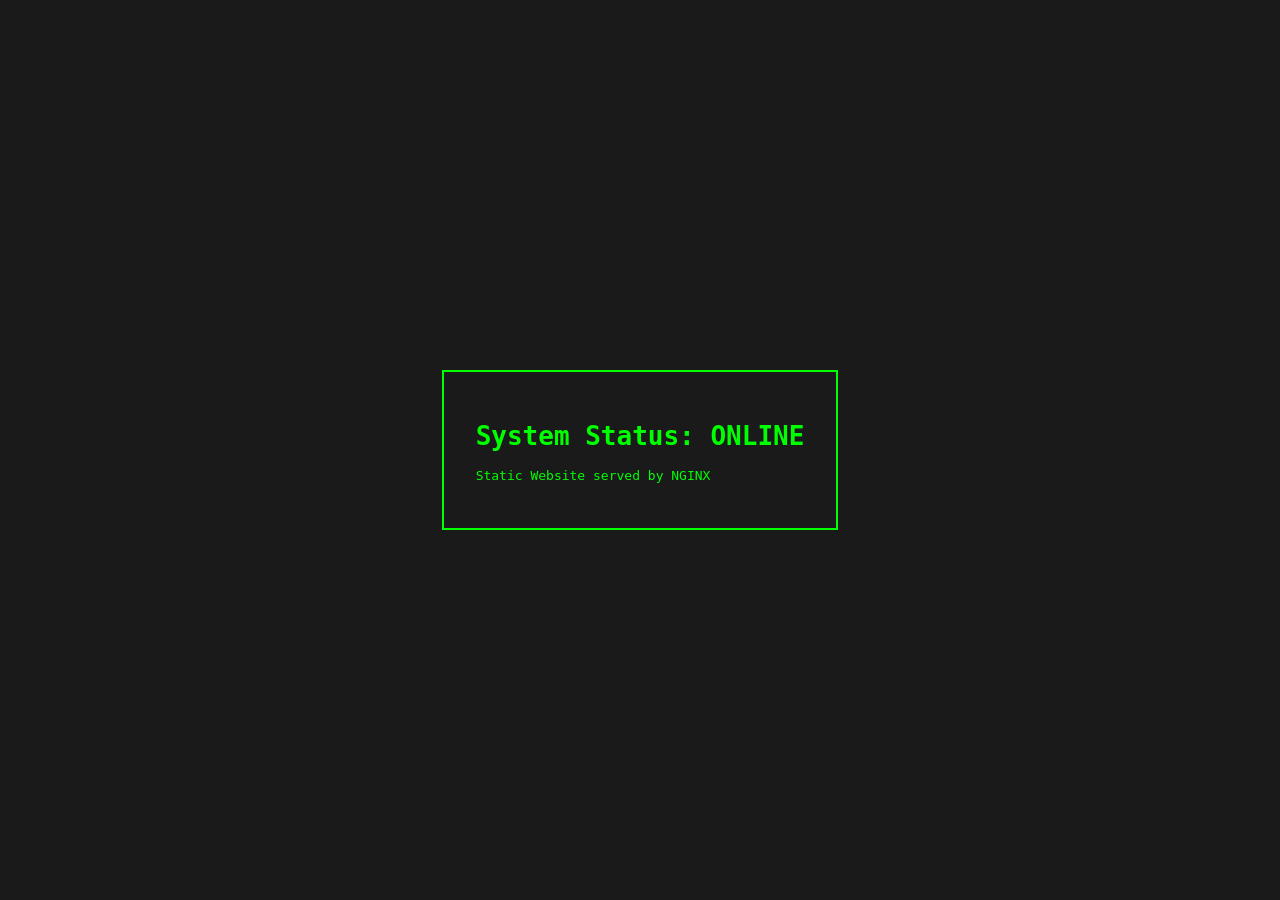
==== srcs/requirements/bonus/website/html/index.html @ f3a89026 "feat: added static website container" ====
<!DOCTYPE html>
<html lang="en">
<head>
    <meta charset="UTF-8">
    <meta name="viewport" content="width=device-width, initial-scale=1.0">
    <title>Inception Bonus</title>
    <style>
        body { background: #1a1a1a; color: #00ff00; font-family: monospace; display: flex; justify-content: center; align-items: center; height: 100vh; margin: 0; }
        .box { border: 2px solid #00ff00; padding: 2rem; }
    </style>
</head>
<body>
    <div class="box">
        <h1>System Status: ONLINE</h1>
        <p>Static Website served by NGINX</p>
    </div>
</body>
</html>
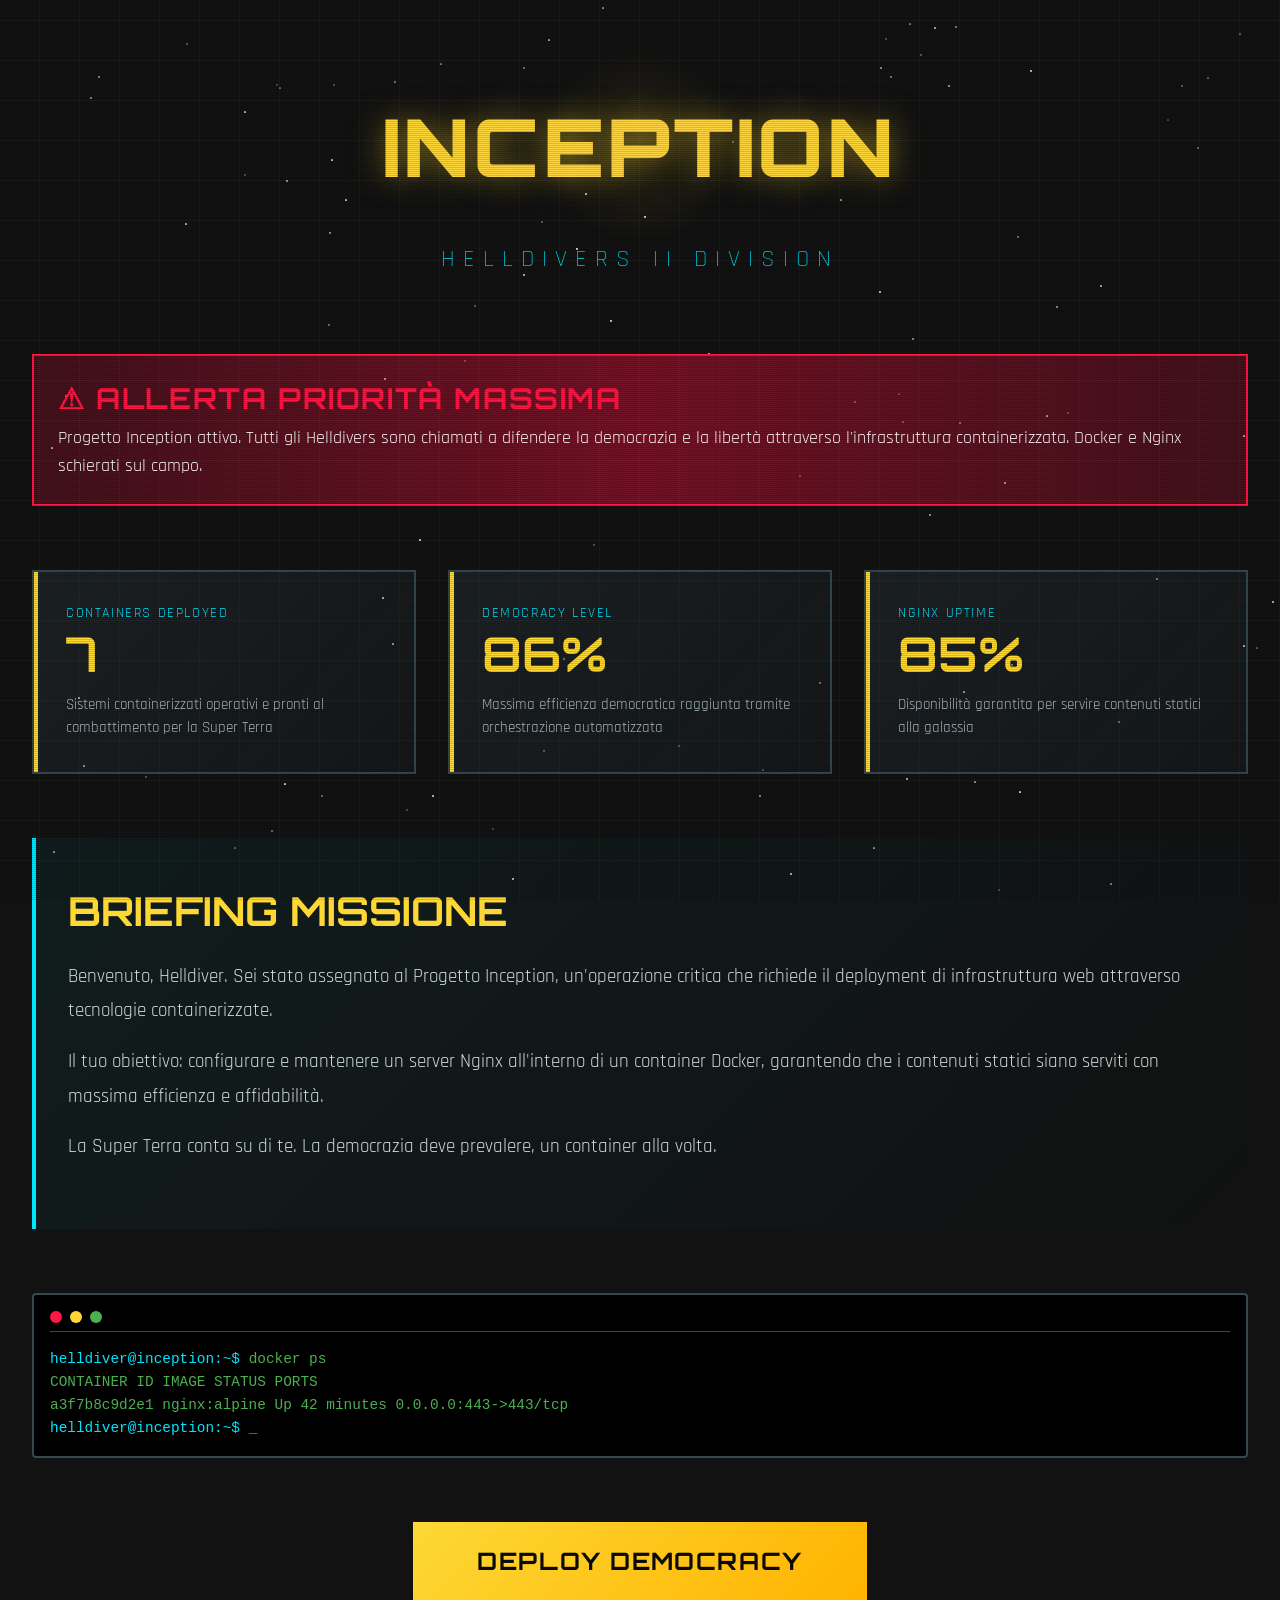
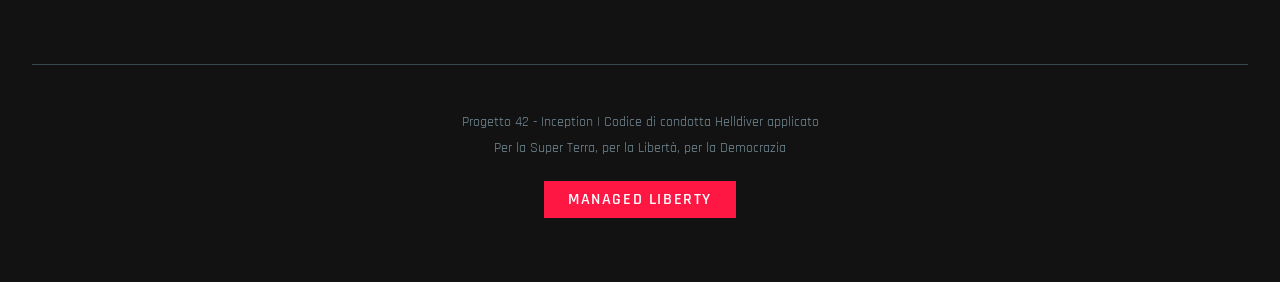
==== commit ef9278e2: "fix: better static website" ====
--- a/srcs/requirements/bonus/website/html/index.html
+++ b/srcs/requirements/bonus/website/html/index.html
@@ -1,18 +1,85 @@
 <!DOCTYPE html>
-<html lang="en">
+<html lang="it">
 <head>
     <meta charset="UTF-8">
     <meta name="viewport" content="width=device-width, initial-scale=1.0">
-    <title>Inception Bonus</title>
-    <style>
-        body { background: #1a1a1a; color: #00ff00; font-family: monospace; display: flex; justify-content: center; align-items: center; height: 100vh; margin: 0; }
-        .box { border: 2px solid #00ff00; padding: 2rem; }
-    </style>
+    <title>Inception - Helldivers II Division</title>
+    <link rel="preconnect" href="https://fonts.googleapis.com">
+    <link rel="preconnect" href="https://fonts.gstatic.com" crossorigin>
+    <link href="https://fonts.googleapis.com/css2?family=Orbitron:wght@400;700;900&family=Rajdhani:wght@300;400;600;700&display=swap" rel="stylesheet">
+    <link rel="stylesheet" href="style.css">
 </head>
 <body>
-    <div class="box">
-        <h1>System Status: ONLINE</h1>
-        <p>Static Website served by NGINX</p>
+    <div class="bg-grid"></div>
+    <div class="scanlines"></div>
+    <div class="stars" id="stars"></div>
+
+    <div class="container">
+        <header>
+            <div class="logo-container">
+                <div class="logo-bg"></div>
+                <h1>INCEPTION</h1>
+            </div>
+            <p class="subtitle">Helldivers II Division</p>
+        </header>
+
+        <div class="alert-banner">
+            <h2>⚠ ALLERTA PRIORITÀ MASSIMA</h2>
+            <p>Progetto Inception attivo. Tutti gli Helldivers sono chiamati a difendere la democrazia e la libertà attraverso l'infrastruttura containerizzata. Docker e Nginx schierati sul campo.</p>
+        </div>
+
+        <div class="stats-grid">
+            <div class="stat-card">
+                <div class="stat-label">Containers Deployed</div>
+                <div class="stat-value">9</div>
+                <div class="stat-description">Sistemi containerizzati operativi e pronti al combattimento per la Super Terra</div>
+            </div>
+            <div class="stat-card">
+                <div class="stat-label">Democracy Level</div>
+                <div class="stat-value">100%</div>
+                <div class="stat-description">Massima efficienza democratica raggiunta tramite orchestrazione automatizzata</div>
+            </div>
+            <div class="stat-card">
+                <div class="stat-label">Nginx Uptime</div>
+                <div class="stat-value">99.9%</div>
+                <div class="stat-description">Disponibilità garantita per servire contenuti statici alla galassia</div>
+            </div>
+        </div>
+
+        <section class="mission-section">
+            <h2>Briefing Missione</h2>
+            <p>Benvenuto, Helldiver. Sei stato assegnato al Progetto Inception, un'operazione critica che richiede il deployment di infrastruttura web attraverso tecnologie containerizzate.</p>
+            <p>Il tuo obiettivo: configurare e mantenere un server Nginx all'interno di un container Docker, garantendo che i contenuti statici siano serviti con massima efficienza e affidabilità.</p>
+            <p>La Super Terra conta su di te. La democrazia deve prevalere, un container alla volta.</p>
+        </section>
+
+        <div class="terminal">
+            <div class="terminal-header">
+                <div class="terminal-dot red"></div>
+                <div class="terminal-dot yellow"></div>
+                <div class="terminal-dot green"></div>
+            </div>
+            <div class="terminal-content">
+                <div class="terminal-line"><span class="terminal-prompt">helldiver@inception:~$</span> docker ps</div>
+                <div class="terminal-line">CONTAINER ID   IMAGE          STATUS         PORTS</div>
+                <div class="terminal-line">a3f7b8c9d2e1   nginx:alpine   Up 42 minutes  0.0.0.0:443->443/tcp</div>
+                <div class="terminal-line"><span class="terminal-prompt">helldiver@inception:~$</span> <span style="animation: blink 1s infinite;">_</span></div>
+            </div>
+        </div>
+
+        <div class="cta-container">
+            <button class="cta-button" onclick="deployDemocracy()">
+                <span>DEPLOY DEMOCRACY</span>
+            </button>
+        </div>
+
+        <footer>
+            <p>Progetto 42 - Inception | Codice di condotta Helldiver applicato</p>
+            <p>Per la Super Terra, per la Libertà, per la Democrazia</p>
+            <div class="democracy-badge">Managed Liberty</div>
+        </footer>
     </div>
+
+    <script src="script.js"></script>
 </body>
 </html>
--- a/srcs/requirements/bonus/website/html/style.css
+++ b/srcs/requirements/bonus/website/html/style.css
@@ -0,0 +1,497 @@
+:root {
+    --primary-yellow: #FDD835;
+    --deep-black: #0a0a0a;
+    --danger-red: #FF1744;
+    --steel-gray: #37474F;
+    --accent-cyan: #00E5FF;
+    --bg-dark: #121212;
+}
+
+* {
+    margin: 0;
+    padding: 0;
+    box-sizing: border-box;
+}
+
+body {
+    font-family: 'Rajdhani', sans-serif;
+    background: var(--bg-dark);
+    color: #fff;
+    overflow-x: hidden;
+    position: relative;
+}
+
+/* Animated background grid */
+.bg-grid {
+    position: fixed;
+    top: 0;
+    left: 0;
+    width: 100%;
+    height: 100%;
+    background-image: 
+        repeating-linear-gradient(0deg, transparent, transparent 39px, rgba(255, 255, 255, 0.03) 39px, rgba(255, 255, 255, 0.03) 40px),
+        repeating-linear-gradient(90deg, transparent, transparent 39px, rgba(255, 255, 255, 0.03) 39px, rgba(255, 255, 255, 0.03) 40px);
+    z-index: 0;
+    animation: gridPulse 4s ease-in-out infinite;
+}
+
+@keyframes gridPulse {
+    0%, 100% { opacity: 0.3; }
+    50% { opacity: 0.5; }
+}
+
+/* Scanline effect */
+.scanlines {
+    position: fixed;
+    top: 0;
+    left: 0;
+    width: 100%;
+    height: 100%;
+    background: repeating-linear-gradient(
+        0deg,
+        rgba(0, 0, 0, 0.15),
+        rgba(0, 0, 0, 0.15) 1px,
+        transparent 1px,
+        transparent 2px
+    );
+    pointer-events: none;
+    z-index: 1000;
+    animation: scanlineMove 8s linear infinite;
+}
+
+@keyframes scanlineMove {
+    0% { transform: translateY(0); }
+    100% { transform: translateY(100px); }
+}
+
+/* Main container */
+.container {
+    position: relative;
+    z-index: 1;
+    max-width: 1400px;
+    margin: 0 auto;
+    padding: 2rem;
+}
+
+/* Header */
+header {
+    text-align: center;
+    padding: 4rem 0 2rem;
+    position: relative;
+    animation: fadeInDown 1s ease-out;
+}
+
+.logo-container {
+    position: relative;
+    display: inline-block;
+    margin-bottom: 2rem;
+}
+
+.logo-bg {
+    position: absolute;
+    top: 50%;
+    left: 50%;
+    transform: translate(-50%, -50%);
+    width: 200px;
+    height: 200px;
+    background: radial-gradient(circle, rgba(253, 216, 53, 0.1) 0%, transparent 70%);
+    animation: pulse 3s ease-in-out infinite;
+}
+
+@keyframes pulse {
+    0%, 100% { transform: translate(-50%, -50%) scale(1); opacity: 0.5; }
+    50% { transform: translate(-50%, -50%) scale(1.2); opacity: 0.8; }
+}
+
+h1 {
+    font-family: 'Orbitron', sans-serif;
+    font-size: 5rem;
+    font-weight: 900;
+    letter-spacing: 0.2rem;
+    text-transform: uppercase;
+    background: linear-gradient(135deg, var(--primary-yellow) 0%, #FFD54F 50%, var(--primary-yellow) 100%);
+    -webkit-background-clip: text;
+    -webkit-text-fill-color: transparent;
+    background-clip: text;
+    position: relative;
+    text-shadow: 0 0 30px rgba(253, 216, 53, 0.5);
+    animation: titleGlow 2s ease-in-out infinite alternate;
+}
+
+@keyframes titleGlow {
+    from { filter: drop-shadow(0 0 10px rgba(253, 216, 53, 0.5)); }
+    to { filter: drop-shadow(0 0 20px rgba(253, 216, 53, 0.8)); }
+}
+
+@keyframes fadeInDown {
+    from {
+        opacity: 0;
+        transform: translateY(-30px);
+    }
+    to {
+        opacity: 1;
+        transform: translateY(0);
+    }
+}
+
+.subtitle {
+    font-size: 1.5rem;
+    letter-spacing: 0.5rem;
+    color: var(--accent-cyan);
+    text-transform: uppercase;
+    margin-top: 1rem;
+    font-weight: 300;
+    animation: fadeIn 1.5s ease-out 0.5s both;
+}
+
+@keyframes fadeIn {
+    from { opacity: 0; }
+    to { opacity: 1; }
+}
+
+/* Alert banner */
+.alert-banner {
+    background: linear-gradient(90deg, rgba(255, 23, 68, 0.2) 0%, rgba(255, 23, 68, 0.4) 50%, rgba(255, 23, 68, 0.2) 100%);
+    border: 2px solid var(--danger-red);
+    padding: 1.5rem;
+    margin: 3rem 0;
+    position: relative;
+    overflow: hidden;
+    animation: slideInLeft 1s ease-out 1s both;
+}
+
+@keyframes slideInLeft {
+    from {
+        opacity: 0;
+        transform: translateX(-100%);
+    }
+    to {
+        opacity: 1;
+        transform: translateX(0);
+    }
+}
+
+.alert-banner::before {
+    content: '';
+    position: absolute;
+    top: 0;
+    left: -100%;
+    width: 100%;
+    height: 100%;
+    background: linear-gradient(90deg, transparent, rgba(255, 255, 255, 0.1), transparent);
+    animation: shimmer 3s infinite;
+}
+
+@keyframes shimmer {
+    0% { left: -100%; }
+    100% { left: 200%; }
+}
+
+.alert-banner h2 {
+    font-family: 'Orbitron', sans-serif;
+    color: var(--danger-red);
+    font-size: 1.8rem;
+    margin-bottom: 0.5rem;
+    text-transform: uppercase;
+    letter-spacing: 0.1rem;
+}
+
+.alert-banner p {
+    font-size: 1.1rem;
+    line-height: 1.6;
+}
+
+/* Stats grid */
+.stats-grid {
+    display: grid;
+    grid-template-columns: repeat(auto-fit, minmax(250px, 1fr));
+    gap: 2rem;
+    margin: 4rem 0;
+}
+
+.stat-card {
+    background: linear-gradient(135deg, rgba(55, 71, 79, 0.3) 0%, rgba(55, 71, 79, 0.1) 100%);
+    border: 2px solid var(--steel-gray);
+    padding: 2rem;
+    position: relative;
+    overflow: hidden;
+    transition: all 0.3s ease;
+    animation: fadeInUp 1s ease-out both;
+    cursor: pointer;
+}
+
+.stat-card:nth-child(1) { animation-delay: 1.2s; }
+.stat-card:nth-child(2) { animation-delay: 1.4s; }
+.stat-card:nth-child(3) { animation-delay: 1.6s; }
+
+@keyframes fadeInUp {
+    from {
+        opacity: 0;
+        transform: translateY(30px);
+    }
+    to {
+        opacity: 1;
+        transform: translateY(0);
+    }
+}
+
+.stat-card::before {
+    content: '';
+    position: absolute;
+    top: 0;
+    left: 0;
+    width: 4px;
+    height: 100%;
+    background: var(--primary-yellow);
+    transition: width 0.3s ease;
+}
+
+.stat-card:hover {
+    transform: translateY(-5px);
+    border-color: var(--primary-yellow);
+    box-shadow: 0 10px 30px rgba(253, 216, 53, 0.3);
+}
+
+.stat-card:hover::before {
+    width: 100%;
+    opacity: 0.1;
+}
+
+.stat-label {
+    font-size: 0.9rem;
+    color: var(--accent-cyan);
+    text-transform: uppercase;
+    letter-spacing: 0.1rem;
+    margin-bottom: 0.5rem;
+}
+
+.stat-value {
+    font-family: 'Orbitron', sans-serif;
+    font-size: 3rem;
+    font-weight: 700;
+    color: var(--primary-yellow);
+    line-height: 1;
+}
+
+.stat-description {
+    margin-top: 1rem;
+    font-size: 0.95rem;
+    color: #b0bec5;
+    line-height: 1.5;
+}
+
+/* Mission section */
+.mission-section {
+    margin: 4rem 0;
+    background: linear-gradient(135deg, rgba(0, 229, 255, 0.05) 0%, transparent 100%);
+    border-left: 4px solid var(--accent-cyan);
+    padding: 3rem 2rem;
+    animation: fadeIn 1s ease-out 2s both;
+}
+
+.mission-section h2 {
+    font-family: 'Orbitron', sans-serif;
+    font-size: 2.5rem;
+    color: var(--primary-yellow);
+    margin-bottom: 1.5rem;
+    text-transform: uppercase;
+}
+
+.mission-section p {
+    font-size: 1.2rem;
+    line-height: 1.8;
+    color: #cfd8dc;
+    margin-bottom: 1rem;
+}
+
+/* Terminal window */
+.terminal {
+    background: #000;
+    border: 2px solid var(--steel-gray);
+    border-radius: 4px;
+    padding: 1rem;
+    margin: 3rem 0;
+    font-family: 'Courier New', monospace;
+    animation: fadeIn 1s ease-out 2.5s both;
+}
+
+.terminal-header {
+    display: flex;
+    gap: 0.5rem;
+    margin-bottom: 1rem;
+    padding-bottom: 0.5rem;
+    border-bottom: 1px solid var(--steel-gray);
+}
+
+.terminal-dot {
+    width: 12px;
+    height: 12px;
+    border-radius: 50%;
+}
+
+.terminal-dot.red { background: var(--danger-red); }
+.terminal-dot.yellow { background: var(--primary-yellow); }
+.terminal-dot.green { background: #4CAF50; }
+
+.terminal-content {
+    color: #4CAF50;
+    font-size: 0.9rem;
+    line-height: 1.6;
+}
+
+.terminal-line {
+    opacity: 0;
+    animation: typeLine 0.5s ease-out forwards;
+}
+
+.terminal-line:nth-child(1) { animation-delay: 3s; }
+.terminal-line:nth-child(2) { animation-delay: 3.5s; }
+.terminal-line:nth-child(3) { animation-delay: 4s; }
+.terminal-line:nth-child(4) { animation-delay: 4.5s; }
+
+@keyframes typeLine {
+    to { opacity: 1; }
+}
+
+.terminal-prompt {
+    color: var(--accent-cyan);
+}
+
+@keyframes blink {
+    0%, 50% { opacity: 1; }
+    51%, 100% { opacity: 0; }
+}
+
+/* CTA Button */
+.cta-container {
+    text-align: center;
+    margin: 4rem 0;
+    animation: fadeIn 1s ease-out 5s both;
+}
+
+.cta-button {
+    display: inline-block;
+    background: linear-gradient(135deg, var(--primary-yellow) 0%, #FFB300 100%);
+    color: var(--deep-black);
+    font-family: 'Orbitron', sans-serif;
+    font-size: 1.5rem;
+    font-weight: 700;
+    text-transform: uppercase;
+    padding: 1.5rem 4rem;
+    border: none;
+    cursor: pointer;
+    position: relative;
+    overflow: hidden;
+    transition: all 0.3s ease;
+    letter-spacing: 0.1rem;
+    text-decoration: none;
+}
+
+.cta-button::before {
+    content: '';
+    position: absolute;
+    top: 50%;
+    left: 50%;
+    width: 0;
+    height: 0;
+    background: rgba(255, 255, 255, 0.3);
+    border-radius: 50%;
+    transform: translate(-50%, -50%);
+    transition: width 0.6s ease, height 0.6s ease;
+}
+
+.cta-button:hover::before {
+    width: 300px;
+    height: 300px;
+}
+
+.cta-button:hover {
+    transform: scale(1.05);
+    box-shadow: 0 15px 40px rgba(253, 216, 53, 0.5);
+}
+
+.cta-button span {
+    position: relative;
+    z-index: 1;
+}
+
+/* Footer */
+footer {
+    text-align: center;
+    padding: 3rem 0 2rem;
+    border-top: 1px solid var(--steel-gray);
+    margin-top: 4rem;
+    animation: fadeIn 1s ease-out 5.5s both;
+}
+
+footer p {
+    color: #78909c;
+    font-size: 0.9rem;
+    margin-bottom: 0.5rem;
+}
+
+.democracy-badge {
+    display: inline-block;
+    background: var(--danger-red);
+    color: #fff;
+    padding: 0.5rem 1.5rem;
+    margin-top: 1rem;
+    font-weight: 600;
+    text-transform: uppercase;
+    letter-spacing: 0.1rem;
+    animation: badgePulse 2s ease-in-out infinite;
+}
+
+@keyframes badgePulse {
+    0%, 100% { box-shadow: 0 0 10px rgba(255, 23, 68, 0.5); }
+    50% { box-shadow: 0 0 25px rgba(255, 23, 68, 0.9); }
+}
+
+/* Responsive */
+@media (max-width: 768px) {
+    h1 {
+        font-size: 3rem;
+    }
+
+    .subtitle {
+        font-size: 1rem;
+        letter-spacing: 0.3rem;
+    }
+
+    .stats-grid {
+        grid-template-columns: 1fr;
+    }
+
+    .stat-value {
+        font-size: 2.5rem;
+    }
+
+    .mission-section h2 {
+        font-size: 2rem;
+    }
+}
+
+/* Parallax stars */
+.stars {
+    position: fixed;
+    top: 0;
+    left: 0;
+    width: 100%;
+    height: 100%;
+    pointer-events: none;
+    z-index: 0;
+}
+
+.star {
+    position: absolute;
+    width: 2px;
+    height: 2px;
+    background: white;
+    border-radius: 50%;
+    animation: twinkle 3s ease-in-out infinite;
+}
+
+@keyframes twinkle {
+    0%, 100% { opacity: 0.3; }
+    50% { opacity: 1; }
+}
